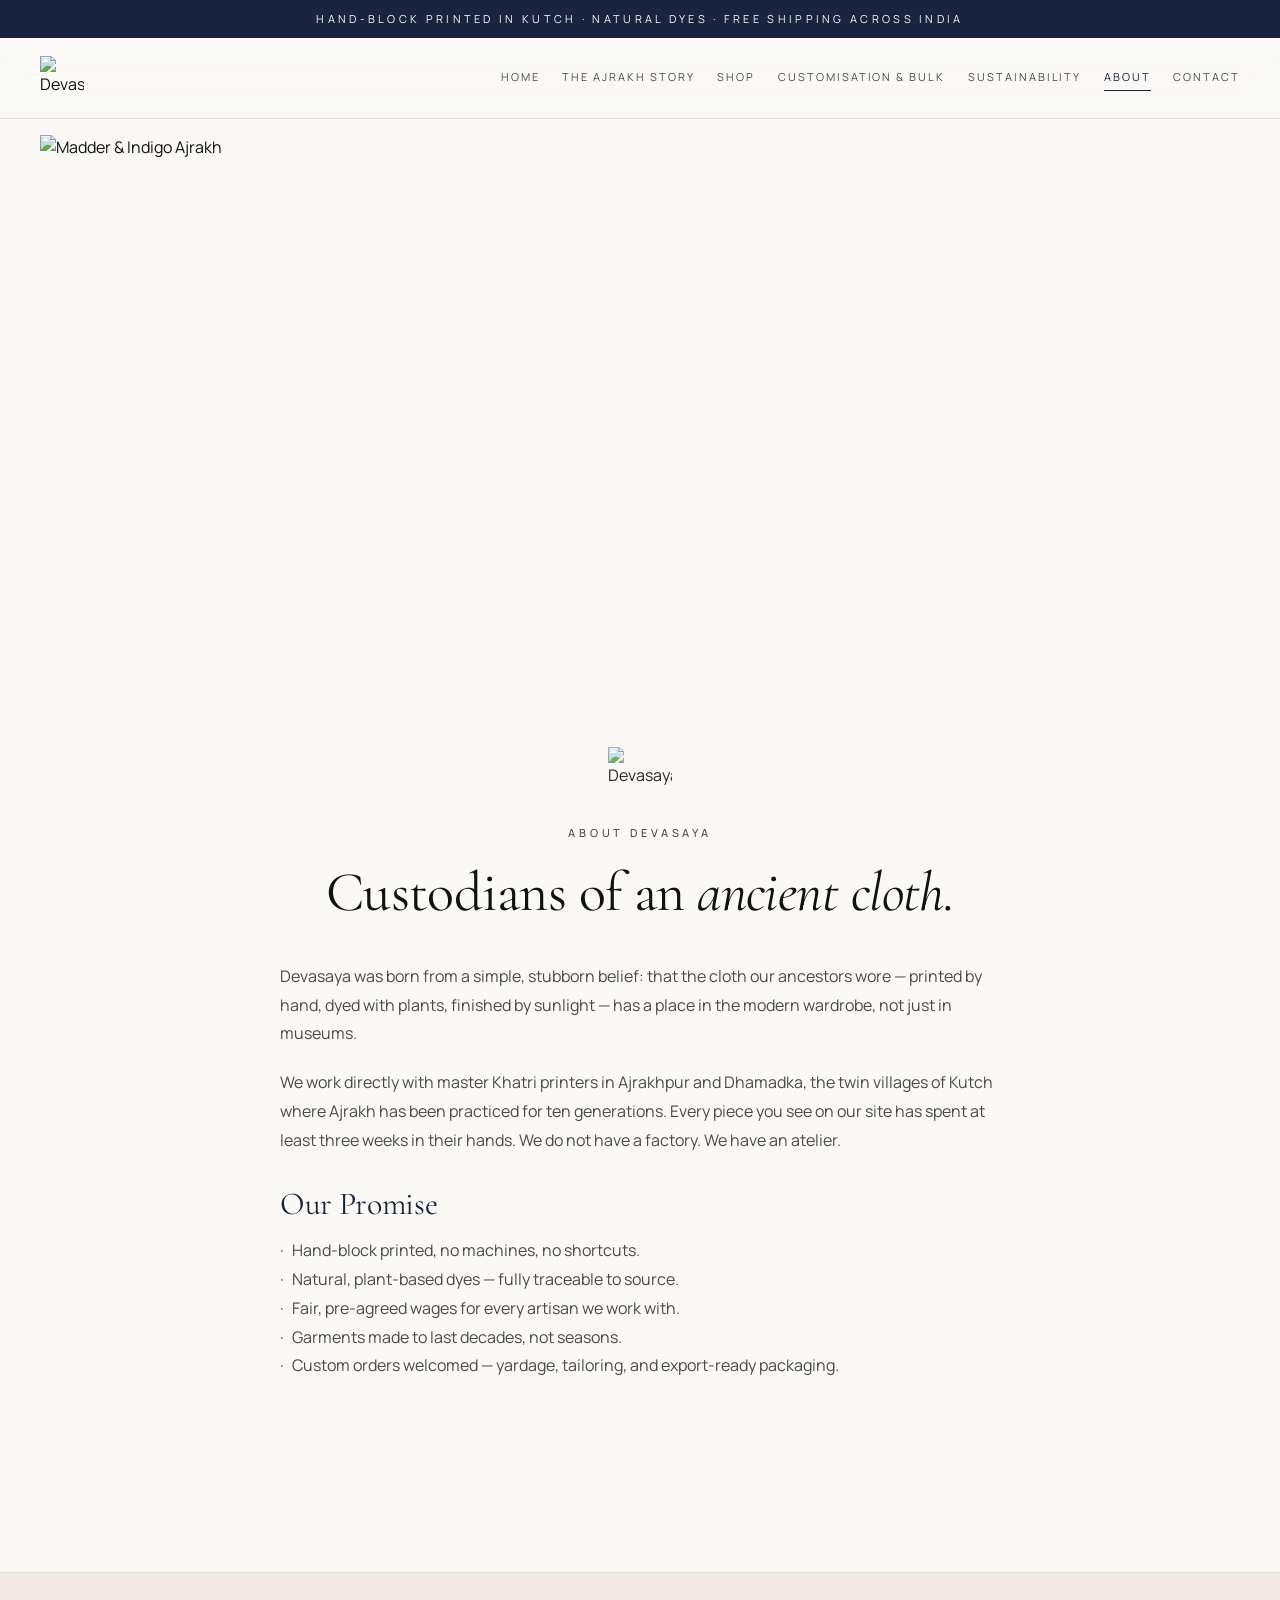
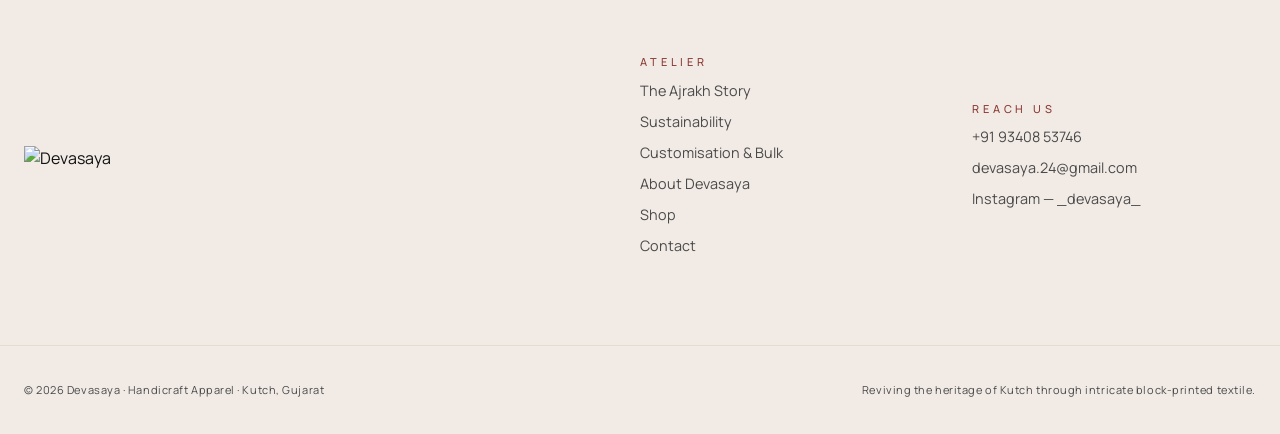
==== about.html @ 7cd8b0bd "Add files via upload" ====
<!DOCTYPE html>
<html lang="en">
<head>
  <meta charset="UTF-8" />
  <meta name="viewport" content="width=device-width, initial-scale=1.0" />
  <link rel="icon" href="https://customer-assets.emergentagent.com/job_ajrakh-artistry/artifacts/f8iwx5x9_ChatGPT_Image_Apr_20__2026__12_35_22_AM-removebg-preview.png" />
  <link rel="preconnect" href="https://fonts.googleapis.com" />
  <link rel="preconnect" href="https://fonts.gstatic.com" crossorigin />
  <link href="https://fonts.googleapis.com/css2?family=Cormorant+Garamond:ital,wght@0,300;0,400;0,500;0,600;0,700;1,400&family=Manrope:wght@300;400;500;600;700&display=swap" rel="stylesheet" />
  <link rel="stylesheet" href="style.css" />
  <title>About Devasaya — Ajrakh Handicraft Apparel</title>
</head>
<body>
  <div id="header"></div>
  <main>
    <section class="about">
      <figure class="about-banner">
        <img src="https://customer-assets.emergentagent.com/job_ajrakh-artistry/artifacts/q8phr9z7_33-3.jpg" alt="Madder & Indigo Ajrakh" />
      </figure>
      <div class="container about-body">
        <div class="section-head center">
          <img src="https://customer-assets.emergentagent.com/job_ajrakh-artistry/artifacts/f8iwx5x9_ChatGPT_Image_Apr_20__2026__12_35_22_AM-removebg-preview.png" alt="Devasaya" class="about-logo" />
          <p class="eyebrow">About Devasaya</p>
          <h1 class="serif huge">Custodians of an <em>ancient cloth.</em></h1>
        </div>
        <p>Devasaya was born from a simple, stubborn belief: that the cloth our ancestors wore — printed by hand, dyed with plants, finished by sunlight — has a place in the modern wardrobe, not just in museums.</p>
        <p>We work directly with master Khatri printers in Ajrakhpur and Dhamadka, the twin villages of Kutch where Ajrakh has been practiced for ten generations. Every piece you see on our site has spent at least three weeks in their hands. We do not have a factory. We have an atelier.</p>
        <h3 class="serif">Our Promise</h3>
        <ul class="promise-list">
          <li>Hand-block printed, no machines, no shortcuts.</li>
          <li>Natural, plant-based dyes — fully traceable to source.</li>
          <li>Fair, pre-agreed wages for every artisan we work with.</li>
          <li>Garments made to last decades, not seasons.</li>
          <li>Custom orders welcomed — yardage, tailoring, and export-ready packaging.</li>
        </ul>
      </div>
    </section>
  </main>
  <div id="footer"></div>
  <script src="script.js"></script>
</body>
</html>
---- style.css ----
/* ===========================================================
   DEVASAYA — vanilla CSS
   Palette: Ivory #FAF9F6 · Indigo #1A2441 · Madder #8B3A36 · Ochre #CBA135
   Type: Cormorant Garamond (headings) + Manrope (body)
   =========================================================== */

*, *::before, *::after { box-sizing: border-box; }
html { scroll-behavior: smooth; }

body {
  margin: 0;
  background-color: #FAF9F6;
  color: #111;
  font-family: 'Manrope', system-ui, sans-serif;
  -webkit-font-smoothing: antialiased;
  line-height: 1.6;
}

img { max-width: 100%; display: block; }
::selection { background: #1A2441; color: #FAF9F6; }

.serif { font-family: 'Cormorant Garamond', Georgia, serif; font-weight: 400; letter-spacing: -0.01em; line-height: 1.05; margin: 0; }
.italic { font-style: italic; }
.muted  { color: #4A4A4A; }
.indigo { color: #1A2441; }
.madder { color: #8B3A36; }
.ochre  { color: #CBA135; }
.ivory  { color: #FAF9F6; }
.center { text-align: center; }
.bigger { font-size: 1.5rem; }
.huge   { font-size: clamp(2rem, 5vw, 3.5rem); }
.small  { font-size: 0.85rem; }

.container { max-width: 1280px; margin: 0 auto; padding: 0 1.5rem; }
@media (min-width: 1024px) { .container { padding: 0 2.5rem; } }

.eyebrow {
  font-size: 11px;
  text-transform: uppercase;
  letter-spacing: 0.35em;
  color: #8B3A36;
  font-weight: 500;
  margin: 0 0 0.5rem;
}
.eyebrow.ochre { color: #CBA135; }

a { color: inherit; text-decoration: none; }

/* ===== Buttons ===== */
.btn {
  display: inline-flex;
  align-items: center;
  justify-content: center;
  padding: 0.85rem 1.75rem;
  font: 500 12px 'Manrope', sans-serif;
  letter-spacing: 0.2em;
  text-transform: uppercase;
  border: 1px solid transparent;
  cursor: pointer;
  transition: all .5s cubic-bezier(.16,1,.3,1);
}
.btn-primary       { background: #1A2441; color: #FAF9F6; }
.btn-primary:hover { background: #0F1530; letter-spacing: 0.24em; }
.btn-outline       { border-color: #1A2441; color: #1A2441; background: transparent; }
.btn-outline:hover { background: #1A2441; color: #FAF9F6; }
.btn-madder        { background: #8B3A36; color: #FAF9F6; }
.btn-madder:hover  { filter: brightness(0.92); letter-spacing: 0.24em; }
.btn-ivory         { background: #FAF9F6; color: #1A2441; }
.btn-ivory:hover   { background: #CBA135; }
.btn-outline-ivory { border: 1px solid #FAF9F6; color: #FAF9F6; background: transparent; }
.btn-outline-ivory:hover { background: #FAF9F6; color: #1A2441; }

/* ===== Announcement & Header ===== */
.announcement {
  background: #1A2441;
  color: #FAF9F6;
  font-size: 11px;
  letter-spacing: 0.3em;
  text-transform: uppercase;
  text-align: center;
  padding: 10px 1rem;
}
.site-header {
  position: sticky; top: 0; z-index: 50;
  background: rgba(250, 249, 246, 0.85);
  backdrop-filter: blur(16px);
  border-bottom: 1px solid #E5DCD3;
}
.nav-wrap {
  display: flex; align-items: center; justify-content: space-between;
  height: 80px;
}
.brand-logo { height: 44px; width: 44px; object-fit: contain; }
.primary-nav { display: none; gap: 1.4rem; }
.primary-nav a {
  font-size: 11px; letter-spacing: 0.18em; text-transform: uppercase;
  color: #4A4A4A; transition: color .5s;
  padding: 4px 0; border-bottom: 1px solid transparent;
}
.primary-nav a:hover { color: #1A2441; border-color: #1A2441; }
.primary-nav a.active { color: #1A2441; border-bottom-color: #1A2441; }
@media (min-width: 1024px) { .primary-nav { display: flex; } }

.menu-toggle {
  display: flex; flex-direction: column; gap: 4px;
  background: none; border: 0; cursor: pointer; padding: 8px;
}
.menu-toggle span {
  width: 22px; height: 1.5px; background: #1A2441;
}
@media (min-width: 1024px) { .menu-toggle { display: none; } }

.primary-nav.open {
  display: flex; flex-direction: column;
  position: absolute; top: 100%; left: 0; right: 0;
  background: #FAF9F6; border-top: 1px solid #E5DCD3;
  padding: 1.5rem; gap: 1rem;
}

/* ===== HERO ===== */
.hero { position: relative; height: 92vh; min-height: 600px; overflow: hidden; }
.hero-img { position: absolute; inset: 0; width: 100%; height: 100%; object-fit: cover; }
.hero-overlay {
  position: absolute; inset: 0;
  background: linear-gradient(to top, rgba(15, 21, 48, 0.85), rgba(26, 36, 65, 0.4) 50%, rgba(15, 21, 48, 0.3));
}
.hero-content {
  position: relative; height: 100%;
  display: flex; flex-direction: column; justify-content: flex-end;
  padding-bottom: 6rem;
}
.hero-content h1 {
  color: #FAF9F6;
  font-size: clamp(2.5rem, 7vw, 6rem);
  max-width: 60rem;
  margin: 1.25rem 0 2rem;
}
.hero-content h1 em { font-weight: 300; }
.hero-sub {
  color: rgba(250,249,246,0.85);
  font-size: 1.125rem; max-width: 40rem; line-height: 1.6;
  margin: 0 0 2.5rem; letter-spacing: 0.02em;
}
.cta-row { display: flex; gap: 1rem; flex-wrap: wrap; }

/* ===== SECTIONS ===== */
section { animation: fadeUp 1s cubic-bezier(.16,1,.3,1) both; }
@keyframes fadeUp { from { opacity: 0; transform: translateY(20px); } to { opacity: 1; transform: none; } }

.section-head { margin-bottom: 2.5rem; }
.section-head h2 { color: #1A2441; }

/* Pillars */
.pillars { padding: 4rem 1.5rem; }
.pillar-grid {
  display: grid; gap: 1.5rem;
  grid-template-columns: repeat(auto-fit, minmax(180px, 1fr));
}
.pillar { border-left: 1px solid #E5DCD3; padding-left: 1.25rem; }
.pillar h3 { color: #1A2441; font-size: 1.5rem; margin-bottom: 0.6rem; }
.pillar p  { color: #4A4A4A; font-size: 0.9rem; margin: 0; }
.tagline {
  margin-top: 3rem; text-align: center;
  color: #1A2441; font-size: clamp(1.1rem, 2vw, 1.5rem);
}

/* Atelier strip */
.atelier {
  display: grid; gap: 3.5rem;
  padding: 5rem 1.5rem; align-items: center;
}
.atelier-img { overflow: hidden; }
.atelier-img img { width: 100%; height: 600px; object-fit: cover; transition: transform 1.6s; }
.atelier-img img:hover { transform: scale(1.05); }
.atelier-text h2 { font-size: clamp(2rem, 4vw, 3rem); color: #1A2441; margin: 1.5rem 0 1.5rem; }
.atelier-text p { color: #4A4A4A; margin: 0 0 1.25rem; }
.link-arrow {
  display: inline-block; margin-top: 1rem;
  color: #1A2441; font-size: 11px; letter-spacing: 0.2em; text-transform: uppercase;
  border-bottom: 1px solid currentColor; padding-bottom: 2px;
}
@media (min-width: 1024px) { .atelier { grid-template-columns: 1fr 1fr; } }

/* Reach us */
.reach-us { padding: 5rem 1.5rem; }
.reach-us h2 { font-size: 2.25rem; color: #1A2441; margin: 0 0 1.25rem; }
.instagram-handle {
  display: inline-block; margin-top: 1.5rem;
  font-size: 1.75rem; color: #8B3A36;
  border-bottom: 1px solid currentColor; padding-bottom: 2px;
}

/* Hands behind cloth callout */
.callout { position: relative; padding: 8rem 0; overflow: hidden; }
.callout-img { position: absolute; inset: 0; width: 100%; height: 100%; object-fit: cover; }
.callout-overlay { position: absolute; inset: 0; background: rgba(15,21,48,0.75); }
.callout-content { position: relative; max-width: 48rem; }
.callout-eyebrow {
  font-size: 11px; letter-spacing: 0.35em; text-transform: uppercase;
  font-weight: 700; color: #FAF9F6; margin: 0 0 1.5rem;
}
.callout-content h2 { font-size: clamp(2rem, 4vw, 3rem); color: #FAF9F6; margin: 0 0 2rem; line-height: 1.2; }

/* Story page */
.story-page { padding: 5rem 1.5rem; max-width: 64rem; }
.huge-quote {
  font-size: clamp(1.5rem, 3vw, 2.25rem);
  color: #1A2441; line-height: 1.3; margin: 2rem auto;
  max-width: 48rem;
}
.feature-video { margin: 3rem 0; }
.aspect-21-9 { aspect-ratio: 21 / 9; overflow: hidden; background: #0F1530; }
.aspect-21-9 video { width: 100%; height: 100%; object-fit: cover; }
.feature-video figcaption {
  text-align: center; margin-top: 1rem;
  font-size: 11px; letter-spacing: 0.3em; text-transform: uppercase; color: #4A4A4A;
}
.story-body { max-width: 42rem; margin: 0 auto; color: #4A4A4A; }
.story-body h3 { color: #1A2441; font-size: 2rem; margin: 2.5rem 0 1rem; }
.story-body p { line-height: 1.9; margin: 0 0 1rem; }

/* Shop */
.shop-page { padding: 5rem 1.5rem; }
.filters {
  display: flex; flex-wrap: wrap; justify-content: center; gap: 0.5rem;
  border-top: 1px solid #E5DCD3; border-bottom: 1px solid #E5DCD3;
  padding: 1rem 0; margin: 2rem 0 3rem;
}
.filter {
  background: transparent; border: 0;
  padding: 0.6rem 1.2rem;
  font: 500 11px 'Manrope';
  letter-spacing: 0.25em; text-transform: uppercase; color: #4A4A4A;
  cursor: pointer; transition: all .4s;
}
.filter.active { background: #1A2441; color: #FAF9F6; }
.filter:not(.active):hover { color: #1A2441; }

.product-grid {
  display: grid; gap: 2rem;
  grid-template-columns: repeat(auto-fill, minmax(260px, 1fr));
}
.product-card { cursor: pointer; }
.product-img {
  aspect-ratio: 3 / 4; overflow: hidden; background: #F2EBE5;
  margin-bottom: 1.25rem;
}
.product-img img { width: 100%; height: 100%; object-fit: cover; transition: transform 1.6s; }
.product-card:hover .product-img img { transform: scale(1.05); }
.product-card h3 { color: #1A2441; font-size: 1.5rem; margin: 0 0 0.25rem; transition: color .4s; }
.product-card:hover h3 { color: #8B3A36; }
.product-card p.fabric { font-size: 0.8rem; color: #4A4A4A; margin: 0 0 0.5rem; }
.product-card p.price { font-size: 0.95rem; color: #1A2441; margin: 0; }

/* Customisation */
.customisation { padding: 4rem 1.5rem; }
.customisation .intro { max-width: 48rem; margin: 0 auto 3rem; color: #4A4A4A; line-height: 1.8; }
.services-grid {
  display: grid; gap: 1.5rem;
  grid-template-columns: repeat(auto-fit, minmax(280px, 1fr));
}
.service {
  border: 1px solid #E5DCD3;
  background: rgba(250,249,246,0.7);
  padding: 2rem;
  transition: border-color .5s;
}
.service:hover { border-color: rgba(26,36,65,0.4); }
.service h3 { color: #1A2441; font-size: 1.4rem; margin: 0 0 0.6rem; }
.service p  { color: #4A4A4A; font-size: 0.92rem; margin: 0; line-height: 1.6; }

/* Sustainability */
.sustainability { padding: 5rem 1.5rem; }
.values-grid {
  display: grid; gap: 1.5rem;
  grid-template-columns: repeat(auto-fit, minmax(280px, 1fr));
  max-width: 64rem; margin: 0 auto;
}
.value {
  border: 1px solid #E5DCD3;
  background: rgba(250,249,246,0.6);
  padding: 2.5rem;
}
.value h3 { color: #1A2441; font-size: 1.6rem; margin: 0 0 0.85rem; }
.value p  { color: #4A4A4A; margin: 0; }

/* About */
.about-banner { width: 100%; aspect-ratio: 21/9; overflow: hidden; }
.about-banner img { width: 100%; height: 100%; object-fit: cover; }
.about-body { max-width: 48rem; padding: 3rem 1.5rem 5rem; }
.about-logo { width: 64px; height: 64px; margin: 0 auto 0.75rem; opacity: 0.9; }
.about-body p { color: #4A4A4A; line-height: 1.8; margin: 0 0 1.25rem; }
.about-body h3 { color: #1A2441; font-size: 2rem; margin: 2rem 0 1rem; }
.promise-list { list-style: none; padding: 0; color: #4A4A4A; line-height: 1.8; }
.promise-list li::before { content: "·"; color: #8B3A36; margin-right: 0.5rem; }

/* Contact */
.contact { padding: 4rem 1.5rem 6rem; }
.contact-grid { display: grid; gap: 3rem; }
.info-block { border-left: 2px solid #CBA135; padding-left: 1.25rem; margin-bottom: 1.5rem; }
.info-block .serif { color: #1A2441; font-size: 1.4rem; margin-top: 0.25rem; }
.contact-form {
  display: grid; gap: 1.5rem;
  border: 1px solid #E5DCD3; padding: 2.5rem; background: #FAF9F6;
}
.contact-form label { display: block; }
.contact-form span.eyebrow { display: block; margin-bottom: 0.5rem; }
.contact-form input, .contact-form textarea {
  width: 100%; background: transparent;
  border: 0; border-bottom: 1px solid rgba(26,36,65,0.3);
  padding: 0.65rem 0; font: inherit; resize: none;
}
.contact-form input:focus, .contact-form textarea:focus {
  outline: none; border-bottom-color: #1A2441;
}
.row-2 { display: grid; gap: 1.5rem; grid-template-columns: 1fr 1fr; }
.form-note { margin: 0; }
@media (min-width: 1024px) { .contact-grid { grid-template-columns: 2fr 3fr; } }

/* Footer */
.site-footer { border-top: 1px solid #E5DCD3; background: #F2EBE5; margin-top: 6rem; }
.footer-grid {
  display: grid; gap: 3rem; padding: 5rem 1.5rem;
}
.footer-brand img { max-width: 320px; width: 100%; height: auto; }
.site-footer ul { list-style: none; padding: 0; margin: 0; }
.site-footer ul li { margin-bottom: 0.5rem; color: #4A4A4A; font-size: 0.9rem; }
.site-footer ul li a { transition: color .4s; }
.site-footer ul li a:hover { color: #1A2441; }
.footer-bottom {
  border-top: 1px solid #E5DCD3;
  padding: 1.5rem; display: flex; flex-wrap: wrap;
  justify-content: space-between; gap: 1rem;
  font-size: 11px; color: #4A4A4A; letter-spacing: 0.05em;
}
@media (min-width: 1024px) { .footer-grid { grid-template-columns: 2fr 1fr 1fr; align-items: center; } }

/* ===== Product Detail page ===== */
.product-detail-page { padding: 4rem 1.5rem 6rem; max-width: 1280px; margin: 0 auto; }
.back-link {
  font-size: 11px; letter-spacing: 0.3em; text-transform: uppercase; color: #4A4A4A;
  border-bottom: 1px solid currentColor; padding-bottom: 2px;
}
.detail-grid { display: grid; gap: 3rem; margin-top: 2.5rem; }
.detail-img { aspect-ratio: 3/4; overflow: hidden; background: #F2EBE5; }
.detail-img img { width: 100%; height: 100%; object-fit: cover; }
.detail-info h1 { color: #1A2441; margin: 1.25rem 0 1rem; }
.price-large { font-size: 1.5rem; color: #1A2441; margin: 0 0 2rem; }
.meta-block { border-top: 1px solid #E5DCD3; padding-top: 1.25rem; margin-bottom: 1.5rem; }
.meta-block p:not(.eyebrow) { color: #4A4A4A; line-height: 1.7; margin: 0.25rem 0 0; }
.actions { display: flex; flex-wrap: wrap; gap: 1rem; margin-top: 2rem; }
@media (min-width: 1024px) { .detail-grid { grid-template-columns: 1fr 1fr; } }

.size-chips { display: flex; flex-wrap: wrap; gap: 0.5rem; margin-top: 0.5rem; }
.size-chip {
  border: 1px solid rgba(26,36,65,0.4); padding: 0.5rem 1rem;
  font-size: 0.8rem; letter-spacing: 0.2em; text-transform: uppercase; color: #1A2441;
}

/* Modal */
.modal[hidden] { display: none; }
.modal {
  position: fixed; inset: 0; z-index: 100;
  display: flex; align-items: center; justify-content: center;
  padding: 1rem;
}
.modal-backdrop {
  position: absolute; inset: 0;
  background: rgba(15,21,48,0.7); backdrop-filter: blur(4px);
  cursor: pointer;
}
.modal-card {
  position: relative; max-width: 1100px; width: 100%;
  max-height: 90vh; overflow-y: auto;
  background: #FAF9F6; padding: 2rem;
  animation: fadeUp .5s cubic-bezier(.16,1,.3,1);
}
.modal-close {
  position: absolute; top: 0.75rem; right: 1rem;
  background: none; border: 0; font-size: 2rem; cursor: pointer; color: #1A2441;
}
.modal-grid { display: grid; gap: 2rem; }
.modal-img { aspect-ratio: 3/4; overflow: hidden; background: #F2EBE5; }
.modal-img img { width: 100%; height: 100%; object-fit: cover; }
.modal-info h2 { color: #1A2441; font-size: 2.5rem; margin: 0.5rem 0; }
.modal-info .price { color: #1A2441; font-size: 1.5rem; margin: 0 0 1.5rem; }
.modal-info p.desc { color: #4A4A4A; line-height: 1.7; margin: 0.5rem 0 1.5rem; }
.size-chips { display: flex; flex-wrap: wrap; gap: 0.5rem; margin: 0.75rem 0 1.5rem; }
.size-chip {
  border: 1px solid rgba(26,36,65,0.4); padding: 0.5rem 1rem;
  font-size: 0.8rem; letter-spacing: 0.2em; text-transform: uppercase; color: #1A2441;
}
.modal-info .actions { display: flex; flex-wrap: wrap; gap: 1rem; margin-top: 1.5rem; }
@media (min-width: 768px) { .modal-grid { grid-template-columns: 1fr 1fr; } }
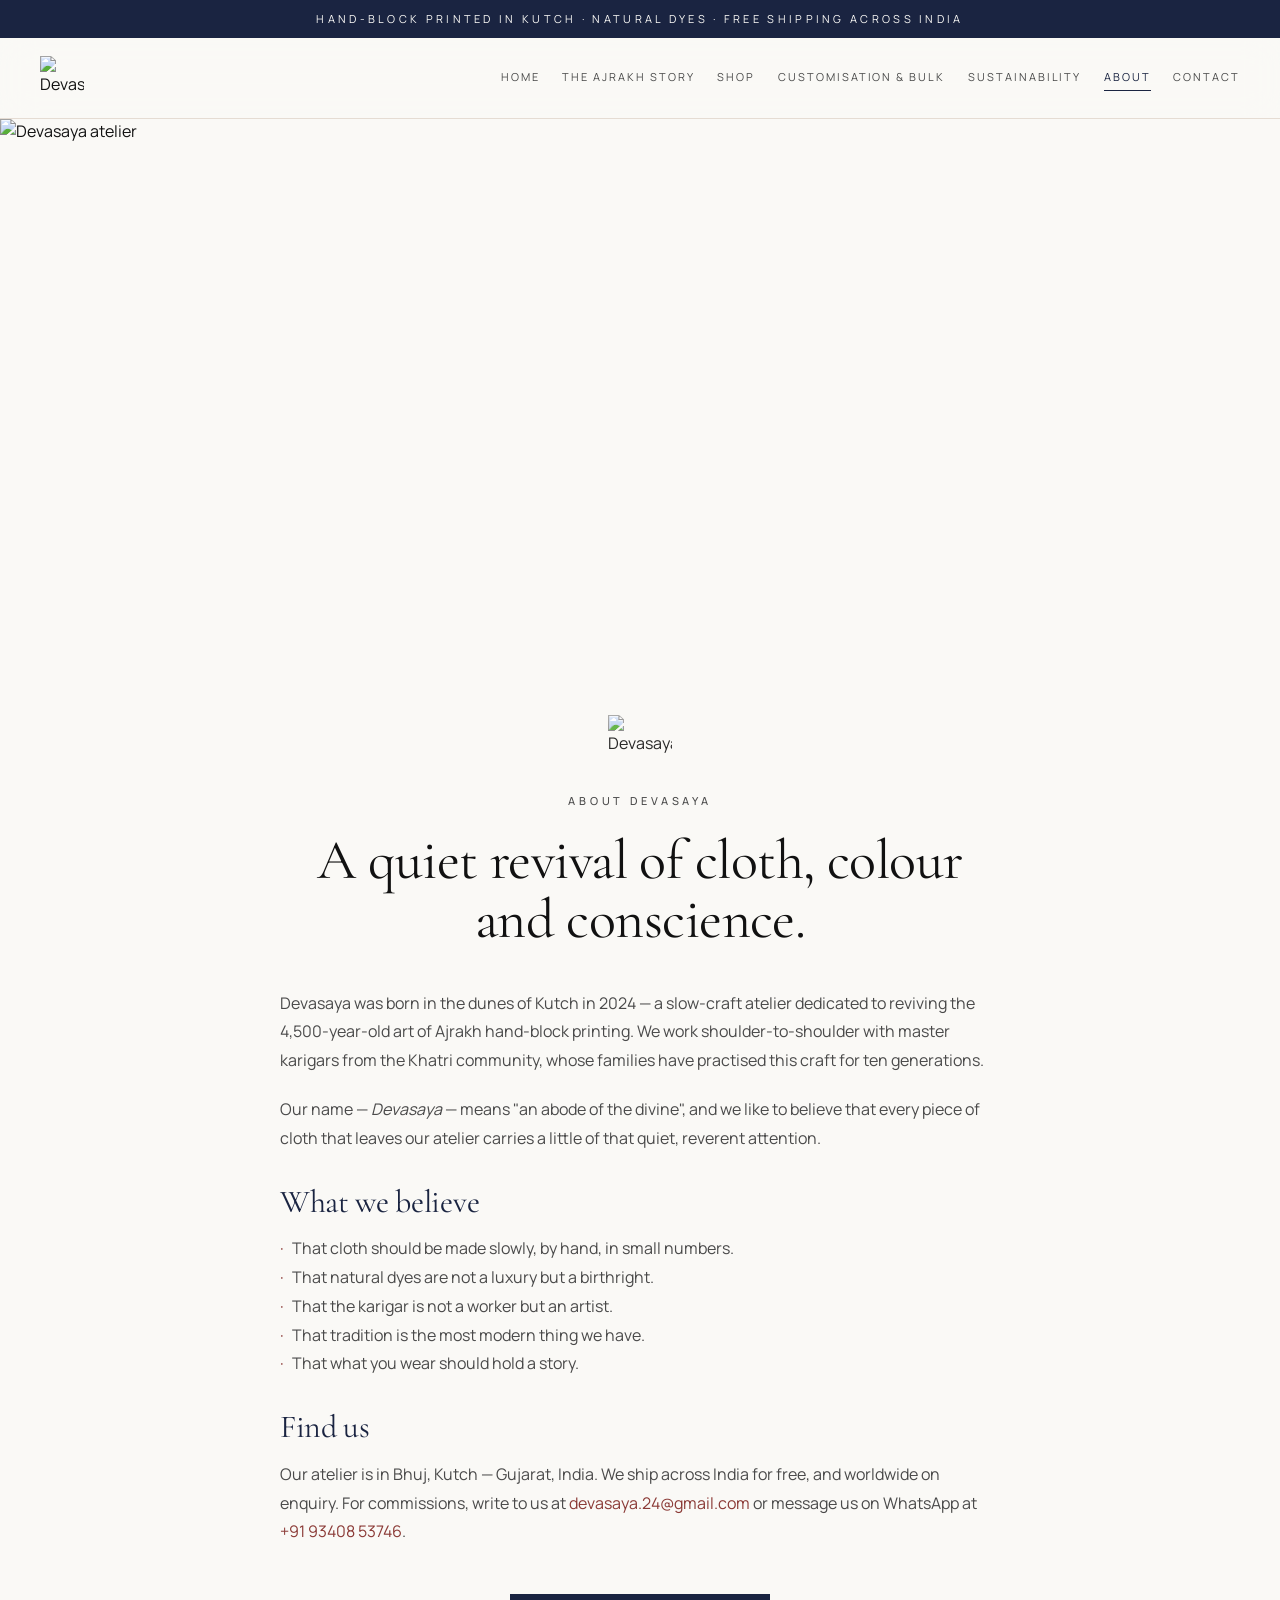
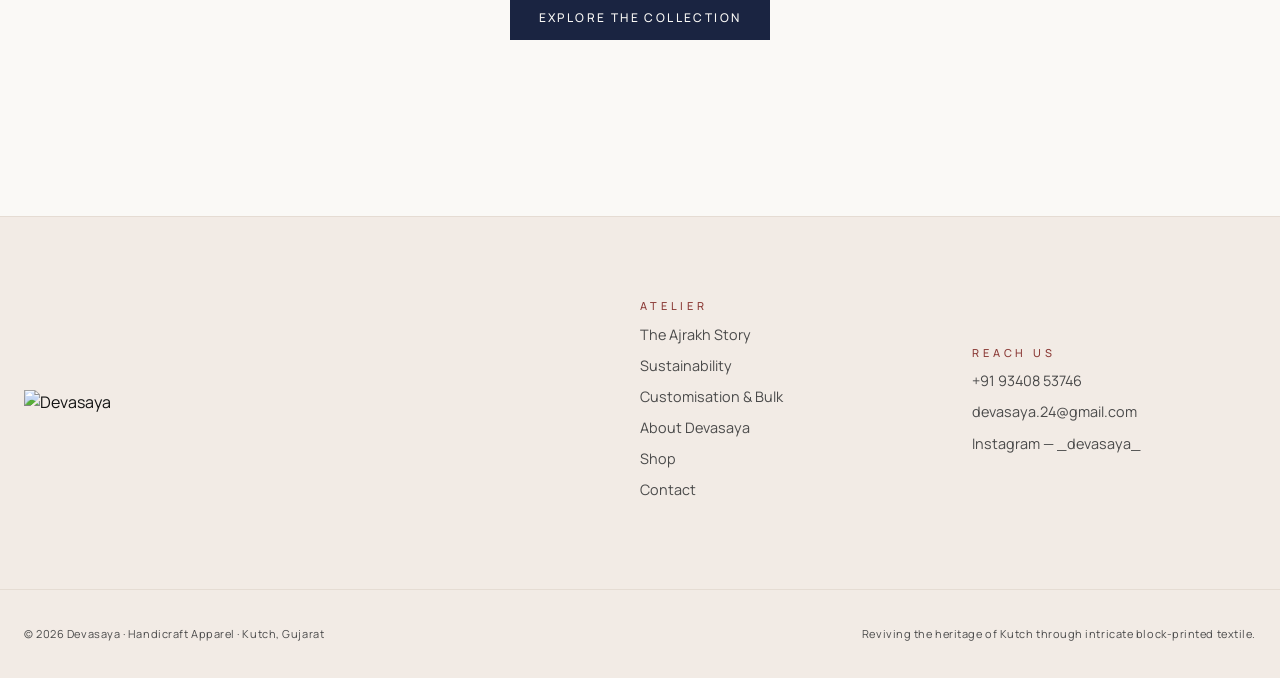
==== commit 450a76c6: "Add files via upload" ====
--- a/about.html
+++ b/about.html
@@ -3,39 +3,52 @@
 <head>
   <meta charset="UTF-8" />
   <meta name="viewport" content="width=device-width, initial-scale=1.0" />
+  <meta name="description" content="About Devasaya — a slow-craft Ajrakh atelier from Kutch, Gujarat." />
   <link rel="icon" href="https://customer-assets.emergentagent.com/job_ajrakh-artistry/artifacts/f8iwx5x9_ChatGPT_Image_Apr_20__2026__12_35_22_AM-removebg-preview.png" />
   <link rel="preconnect" href="https://fonts.googleapis.com" />
   <link rel="preconnect" href="https://fonts.gstatic.com" crossorigin />
   <link href="https://fonts.googleapis.com/css2?family=Cormorant+Garamond:ital,wght@0,300;0,400;0,500;0,600;0,700;1,400&family=Manrope:wght@300;400;500;600;700&display=swap" rel="stylesheet" />
   <link rel="stylesheet" href="style.css" />
-  <title>About Devasaya — Ajrakh Handicraft Apparel</title>
+  <title>About — Devasaya</title>
 </head>
 <body>
+  <div id="root" style="display:none"></div>
   <div id="header"></div>
-  <main>
-    <section class="about">
-      <figure class="about-banner">
-        <img src="https://customer-assets.emergentagent.com/job_ajrakh-artistry/artifacts/q8phr9z7_33-3.jpg" alt="Madder & Indigo Ajrakh" />
-      </figure>
-      <div class="container about-body">
-        <div class="section-head center">
-          <img src="https://customer-assets.emergentagent.com/job_ajrakh-artistry/artifacts/f8iwx5x9_ChatGPT_Image_Apr_20__2026__12_35_22_AM-removebg-preview.png" alt="Devasaya" class="about-logo" />
-          <p class="eyebrow">About Devasaya</p>
-          <h1 class="serif huge">Custodians of an <em>ancient cloth.</em></h1>
-        </div>
-        <p>Devasaya was born from a simple, stubborn belief: that the cloth our ancestors wore — printed by hand, dyed with plants, finished by sunlight — has a place in the modern wardrobe, not just in museums.</p>
-        <p>We work directly with master Khatri printers in Ajrakhpur and Dhamadka, the twin villages of Kutch where Ajrakh has been practiced for ten generations. Every piece you see on our site has spent at least three weeks in their hands. We do not have a factory. We have an atelier.</p>
-        <h3 class="serif">Our Promise</h3>
+
+  <main data-testid="about-page">
+    <div class="about-banner">
+      <img src="https://customer-assets.emergentagent.com/job_ajrakh-artistry/artifacts/d3daizb3_972fa4_7bab48afcb49450cba799620b4dab7d1~mv2.avif" alt="Devasaya atelier" />
+    </div>
+
+    <section class="container about-body center">
+      <img src="https://customer-assets.emergentagent.com/job_ajrakh-artistry/artifacts/f8iwx5x9_ChatGPT_Image_Apr_20__2026__12_35_22_AM-removebg-preview.png" alt="Devasaya" class="about-logo" />
+      <p class="eyebrow">About Devasaya</p>
+      <h1 class="serif huge">A quiet revival of cloth, colour and conscience.</h1>
+
+      <div style="text-align:left;margin-top:2.5rem;">
+        <p>Devasaya was born in the dunes of Kutch in 2024 — a slow-craft atelier dedicated to reviving the 4,500-year-old art of Ajrakh hand-block printing. We work shoulder-to-shoulder with master karigars from the Khatri community, whose families have practised this craft for ten generations.</p>
+
+        <p>Our name — <em>Devasaya</em> — means "an abode of the divine", and we like to believe that every piece of cloth that leaves our atelier carries a little of that quiet, reverent attention.</p>
+
+        <h3 class="serif">What we believe</h3>
         <ul class="promise-list">
-          <li>Hand-block printed, no machines, no shortcuts.</li>
-          <li>Natural, plant-based dyes — fully traceable to source.</li>
-          <li>Fair, pre-agreed wages for every artisan we work with.</li>
-          <li>Garments made to last decades, not seasons.</li>
-          <li>Custom orders welcomed — yardage, tailoring, and export-ready packaging.</li>
+          <li>That cloth should be made slowly, by hand, in small numbers.</li>
+          <li>That natural dyes are not a luxury but a birthright.</li>
+          <li>That the karigar is not a worker but an artist.</li>
+          <li>That tradition is the most modern thing we have.</li>
+          <li>That what you wear should hold a story.</li>
         </ul>
+
+        <h3 class="serif">Find us</h3>
+        <p>Our atelier is in Bhuj, Kutch — Gujarat, India. We ship across India for free, and worldwide on enquiry. For commissions, write to us at <a href="mailto:devasaya.24@gmail.com" class="madder">devasaya.24@gmail.com</a> or message us on WhatsApp at <a href="https://wa.me/919340853746" target="_blank" rel="noreferrer" class="madder">+91 93408 53746</a>.</p>
+      </div>
+
+      <div style="margin-top:3rem;">
+        <a href="shop.html" class="btn btn-primary">Explore the Collection</a>
       </div>
     </section>
   </main>
+
   <div id="footer"></div>
   <script src="script.js"></script>
 </body>
